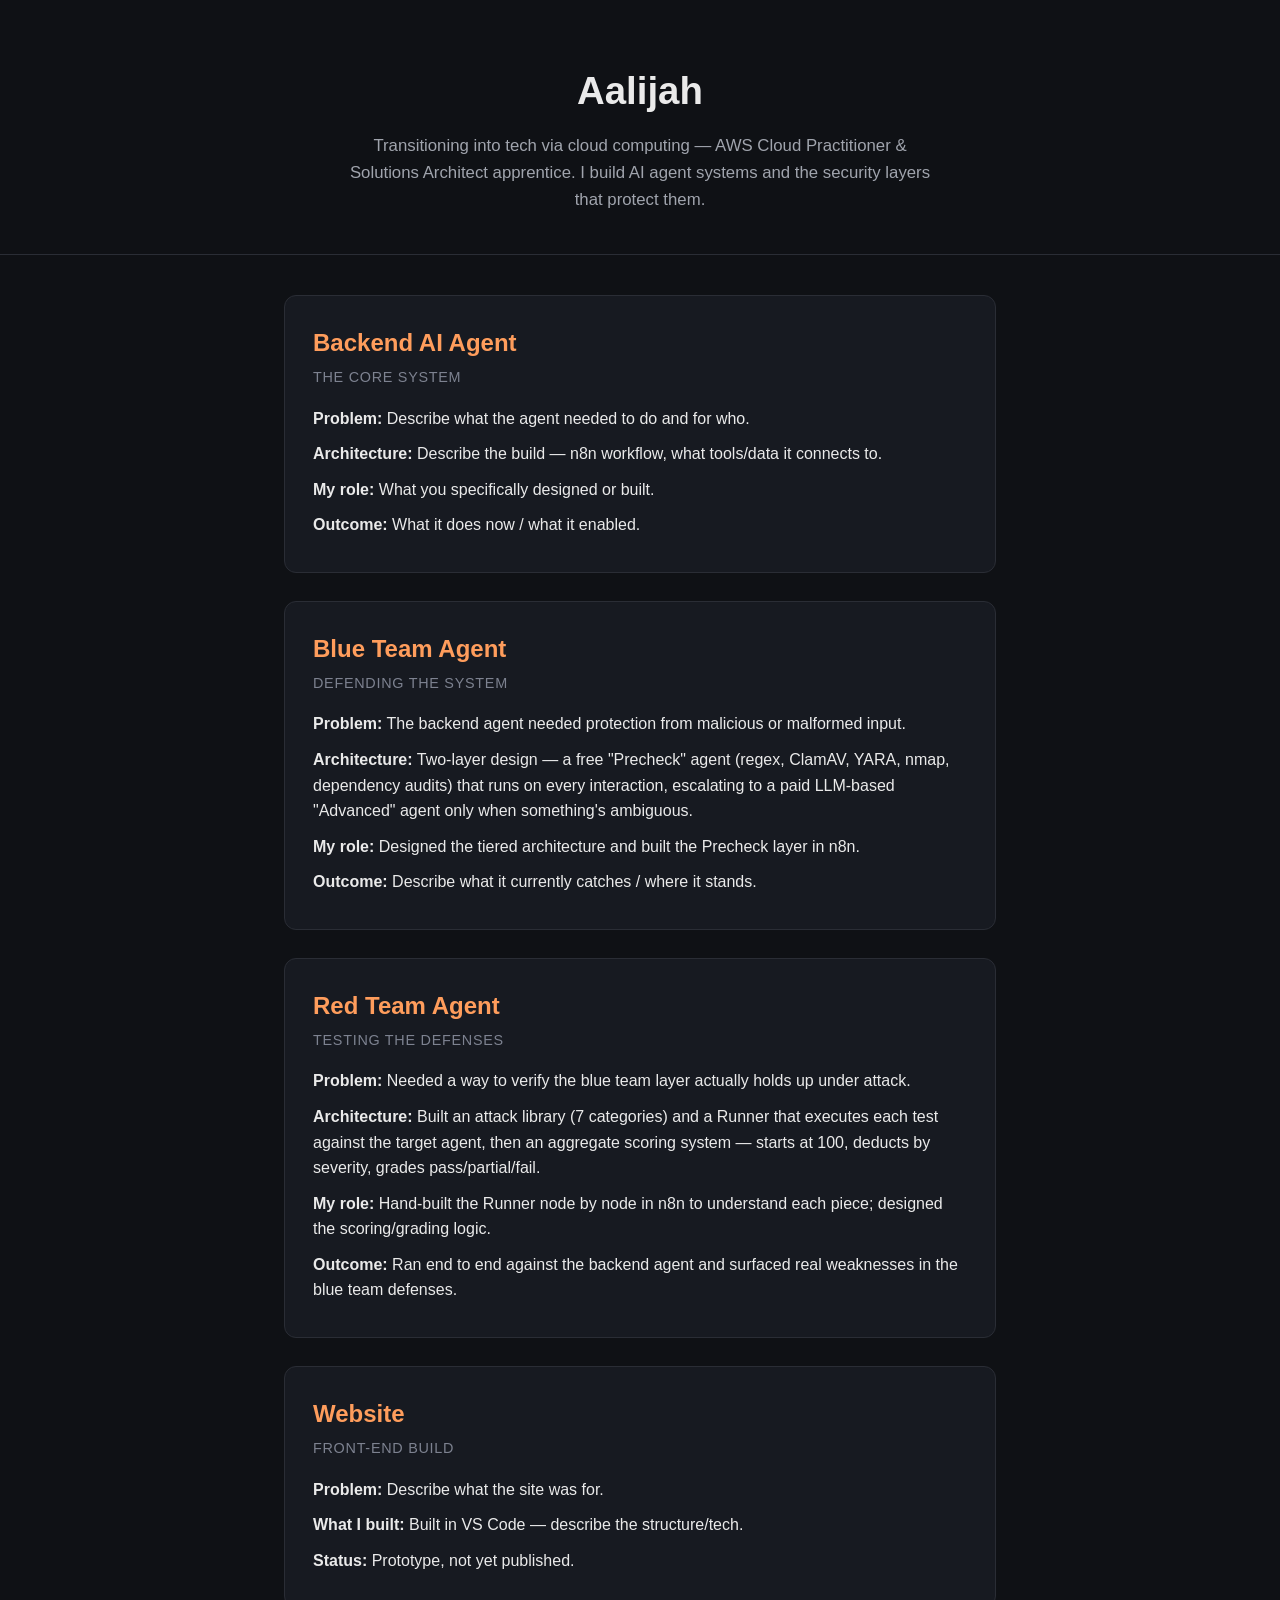
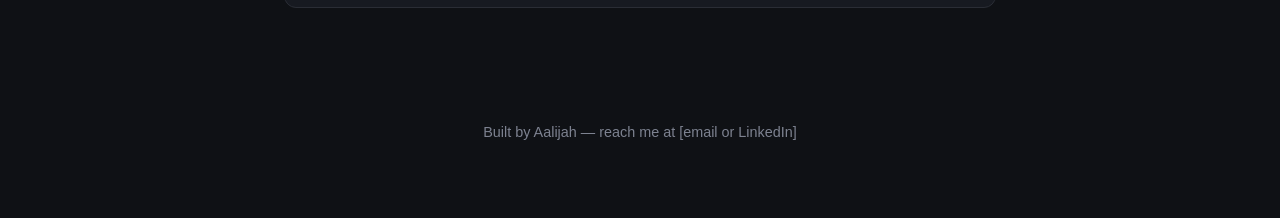
==== index.html @ 38c67e63 "Add files via upload add portfolio" ====
<!DOCTYPE html>
<html lang="en">
<head>
<meta charset="UTF-8">
<meta name="viewport" content="width=device-width, initial-scale=1.0">
<title>Aalijah's Portfolio</title>
<link rel="stylesheet" href="style.css">
</head>
<body>

  <header>
    <h1>Aalijah</h1>
    <p class="subtitle">Transitioning into tech via cloud computing — AWS Cloud Practitioner & Solutions Architect apprentice. I build AI agent systems and the security layers that protect them.</p>
  </header>

  <main>

    <section class="project">
      <h2>Backend AI Agent</h2>
      <p class="role">The core system</p>
      <p><strong>Problem:</strong> Describe what the agent needed to do and for who.</p>
      <p><strong>Architecture:</strong> Describe the build — n8n workflow, what tools/data it connects to.</p>
      <p><strong>My role:</strong> What you specifically designed or built.</p>
      <p><strong>Outcome:</strong> What it does now / what it enabled.</p>
      <!-- <img src="images/backend-diagram.png" alt="Backend agent architecture"> -->
    </section>

    <section class="project">
      <h2>Blue Team Agent</h2>
      <p class="role">Defending the system</p>
      <p><strong>Problem:</strong> The backend agent needed protection from malicious or malformed input.</p>
      <p><strong>Architecture:</strong> Two-layer design — a free "Precheck" agent (regex, ClamAV, YARA, nmap, dependency audits) that runs on every interaction, escalating to a paid LLM-based "Advanced" agent only when something's ambiguous.</p>
      <p><strong>My role:</strong> Designed the tiered architecture and built the Precheck layer in n8n.</p>
      <p><strong>Outcome:</strong> Describe what it currently catches / where it stands.</p>
      <!-- <img src="images/blueteam-diagram.png" alt="Blue team agent architecture"> -->
    </section>

    <section class="project">
      <h2>Red Team Agent</h2>
      <p class="role">Testing the defenses</p>
      <p><strong>Problem:</strong> Needed a way to verify the blue team layer actually holds up under attack.</p>
      <p><strong>Architecture:</strong> Built an attack library (7 categories) and a Runner that executes each test against the target agent, then an aggregate scoring system — starts at 100, deducts by severity, grades pass/partial/fail.</p>
      <p><strong>My role:</strong> Hand-built the Runner node by node in n8n to understand each piece; designed the scoring/grading logic.</p>
      <p><strong>Outcome:</strong> Ran end to end against the backend agent and surfaced real weaknesses in the blue team defenses.</p>
      <!-- <img src="images/redteam-diagram.png" alt="Red team agent architecture"> -->
    </section>

    <section class="project">
      <h2>Website</h2>
      <p class="role">Front-end build</p>
      <p><strong>Problem:</strong> Describe what the site was for.</p>
      <p><strong>What I built:</strong> Built in VS Code — describe the structure/tech.</p>
      <p><strong>Status:</strong> Prototype, not yet published.</p>
      <!-- <img src="images/website-screenshot.png" alt="Website screenshot"> -->
    </section>

  </main>

  <footer>
    <p>Built by Aalijah — reach me at [email or LinkedIn]</p>
  </footer>

</body>
</html>
---- style.css ----
* {
  box-sizing: border-box;
}

body {
  margin: 0;
  font-family: -apple-system, "Segoe UI", Helvetica, Arial, sans-serif;
  background: #0f1115;
  color: #eaeaea;
  line-height: 1.6;
}

header {
  padding: 60px 24px 40px;
  text-align: center;
  border-bottom: 1px solid #2a2d35;
}

header h1 {
  font-size: 2.4rem;
  margin: 0 0 12px;
}

.subtitle {
  max-width: 600px;
  margin: 0 auto;
  color: #a0a4ad;
  font-size: 1.05rem;
}

main {
  max-width: 760px;
  margin: 0 auto;
  padding: 40px 24px;
}

.project {
  background: #171a21;
  border: 1px solid #2a2d35;
  border-radius: 12px;
  padding: 28px 28px 24px;
  margin-bottom: 28px;
}

.project h2 {
  margin: 0 0 4px;
  color: #ff9d5c;
}

.project .role {
  margin: 0 0 16px;
  color: #7d8290;
  font-size: 0.9rem;
  text-transform: uppercase;
  letter-spacing: 0.05em;
}

.project p {
  margin: 0 0 10px;
}

.project img {
  max-width: 100%;
  border-radius: 8px;
  margin-top: 12px;
}

footer {
  text-align: center;
  padding: 30px 24px 60px;
  color: #7d8290;
  font-size: 0.9rem;
}
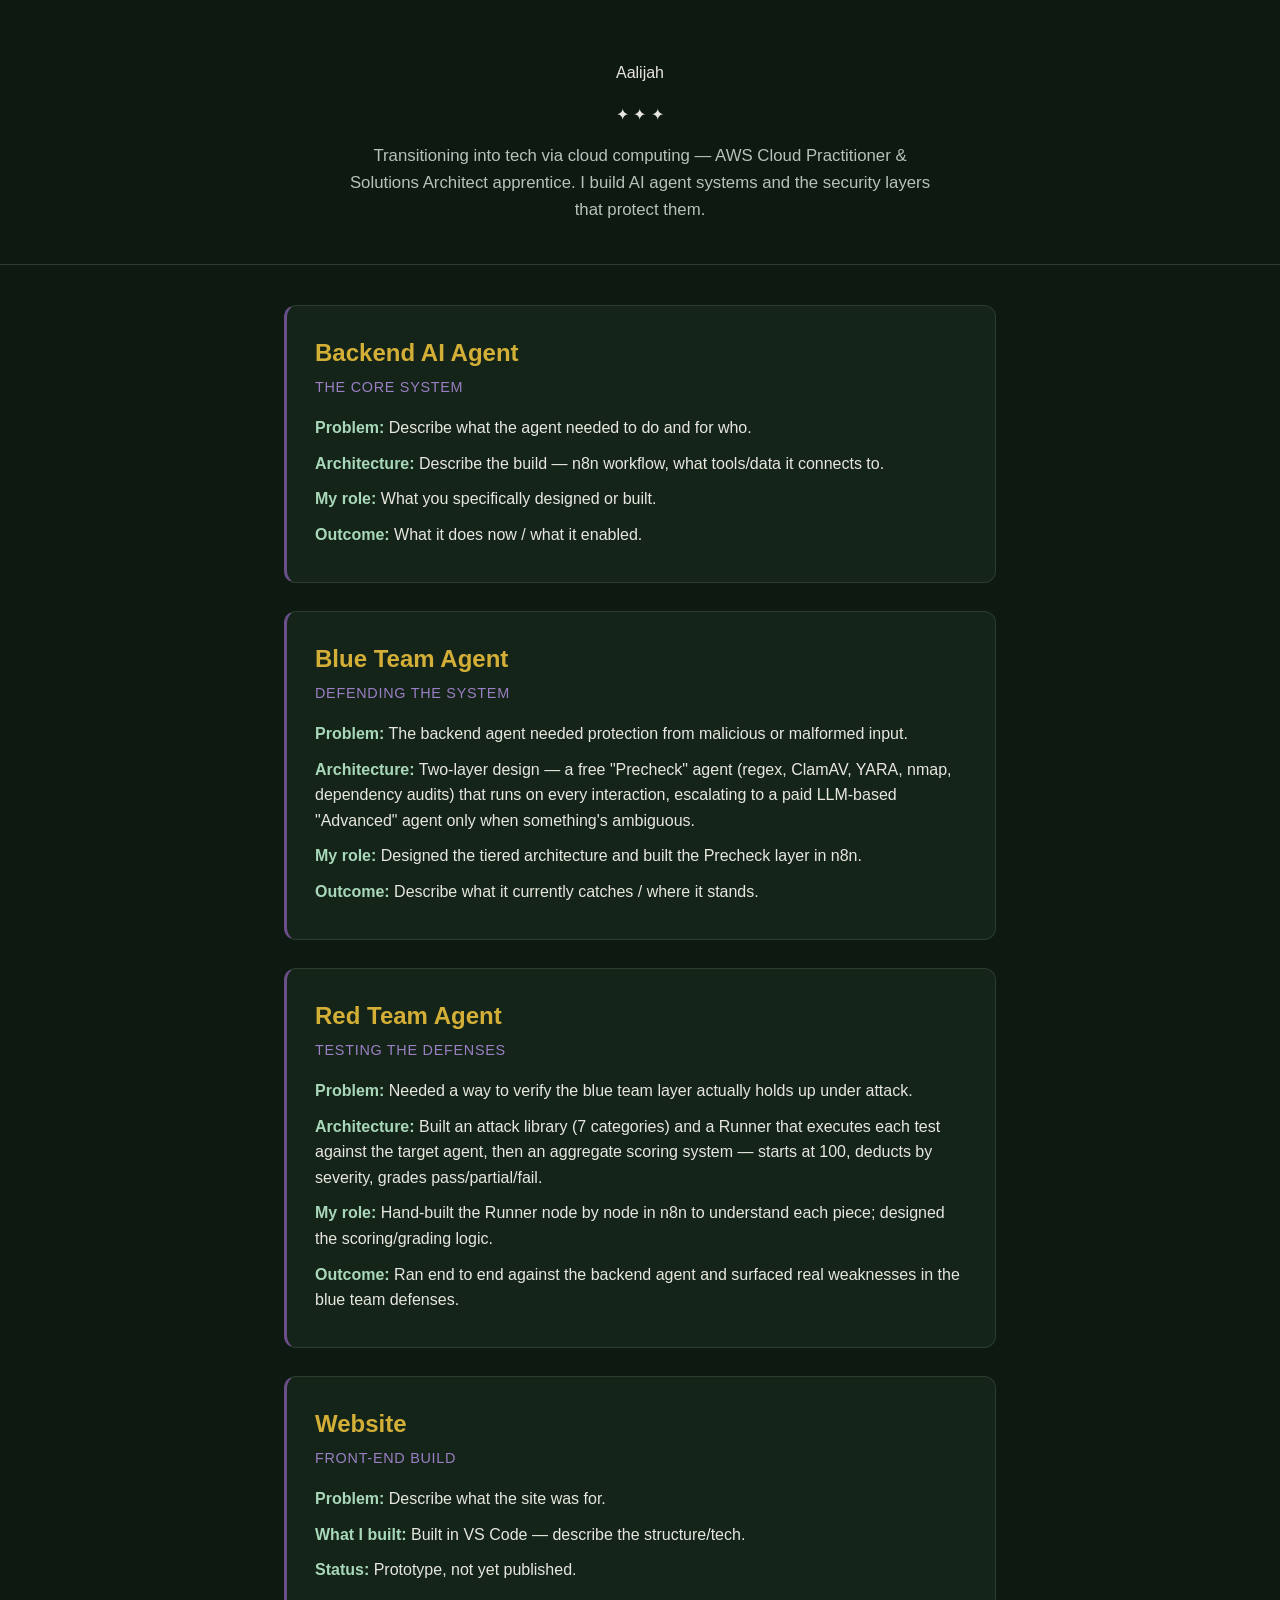
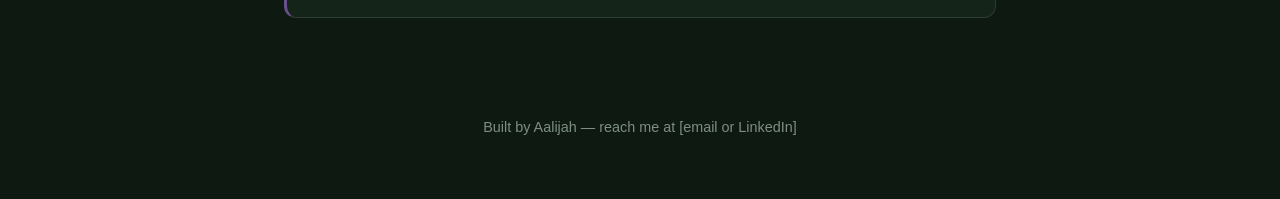
==== commit c7c138b9: "Replace h1 with span and add flourish paragraph" ====
--- a/index.html
+++ b/index.html
@@ -9,7 +9,8 @@
 <body>
 
   <header>
-    <h1>Aalijah</h1>
+    <span class="name-statement">Aalijah</span>
+    <p class="flourish">✦ ✦ ✦</p>
     <p class="subtitle">Transitioning into tech via cloud computing — AWS Cloud Practitioner & Solutions Architect apprentice. I build AI agent systems and the security layers that protect them.</p>
   </header>
 
--- a/style.css
+++ b/style.css
@@ -5,26 +5,28 @@
 body {
   margin: 0;
   font-family: -apple-system, "Segoe UI", Helvetica, Arial, sans-serif;
-  background: #0f1115;
-  color: #eaeaea;
+  background: #0e1912;
+  color: #e8e6e0;
   line-height: 1.6;
 }
 
 header {
   padding: 60px 24px 40px;
   text-align: center;
-  border-bottom: 1px solid #2a2d35;
+  border-bottom: 1px solid #2c3c2f;
 }
 
 header h1 {
   font-size: 2.4rem;
   margin: 0 0 12px;
+  color: #d4af37;
+  letter-spacing: 0.02em;
 }
 
 .subtitle {
   max-width: 600px;
   margin: 0 auto;
-  color: #a0a4ad;
+  color: #b8c2ba;
   font-size: 1.05rem;
 }
 
@@ -35,21 +37,27 @@
 }
 
 .project {
-  background: #171a21;
-  border: 1px solid #2a2d35;
+  background: #142418;
+  border: 1px solid #2c3c2f;
+  border-left: 3px solid #6b4f8a;
   border-radius: 12px;
   padding: 28px 28px 24px;
   margin-bottom: 28px;
+  transition: border-left-color 0.2s ease;
+}
+
+.project:hover {
+  border-left-color: #d4af37;
 }
 
 .project h2 {
   margin: 0 0 4px;
-  color: #ff9d5c;
+  color: #d4af37;
 }
 
 .project .role {
   margin: 0 0 16px;
-  color: #7d8290;
+  color: #9b7fc4;
   font-size: 0.9rem;
   text-transform: uppercase;
   letter-spacing: 0.05em;
@@ -57,6 +65,11 @@
 
 .project p {
   margin: 0 0 10px;
+  color: #e8e6e0;
+}
+
+.project strong {
+  color: #a8d8b9;
 }
 
 .project img {
@@ -68,6 +81,10 @@
 footer {
   text-align: center;
   padding: 30px 24px 60px;
-  color: #7d8290;
+  color: #7d8f81;
   font-size: 0.9rem;
 }
+
+footer p {
+  margin: 0;
+}
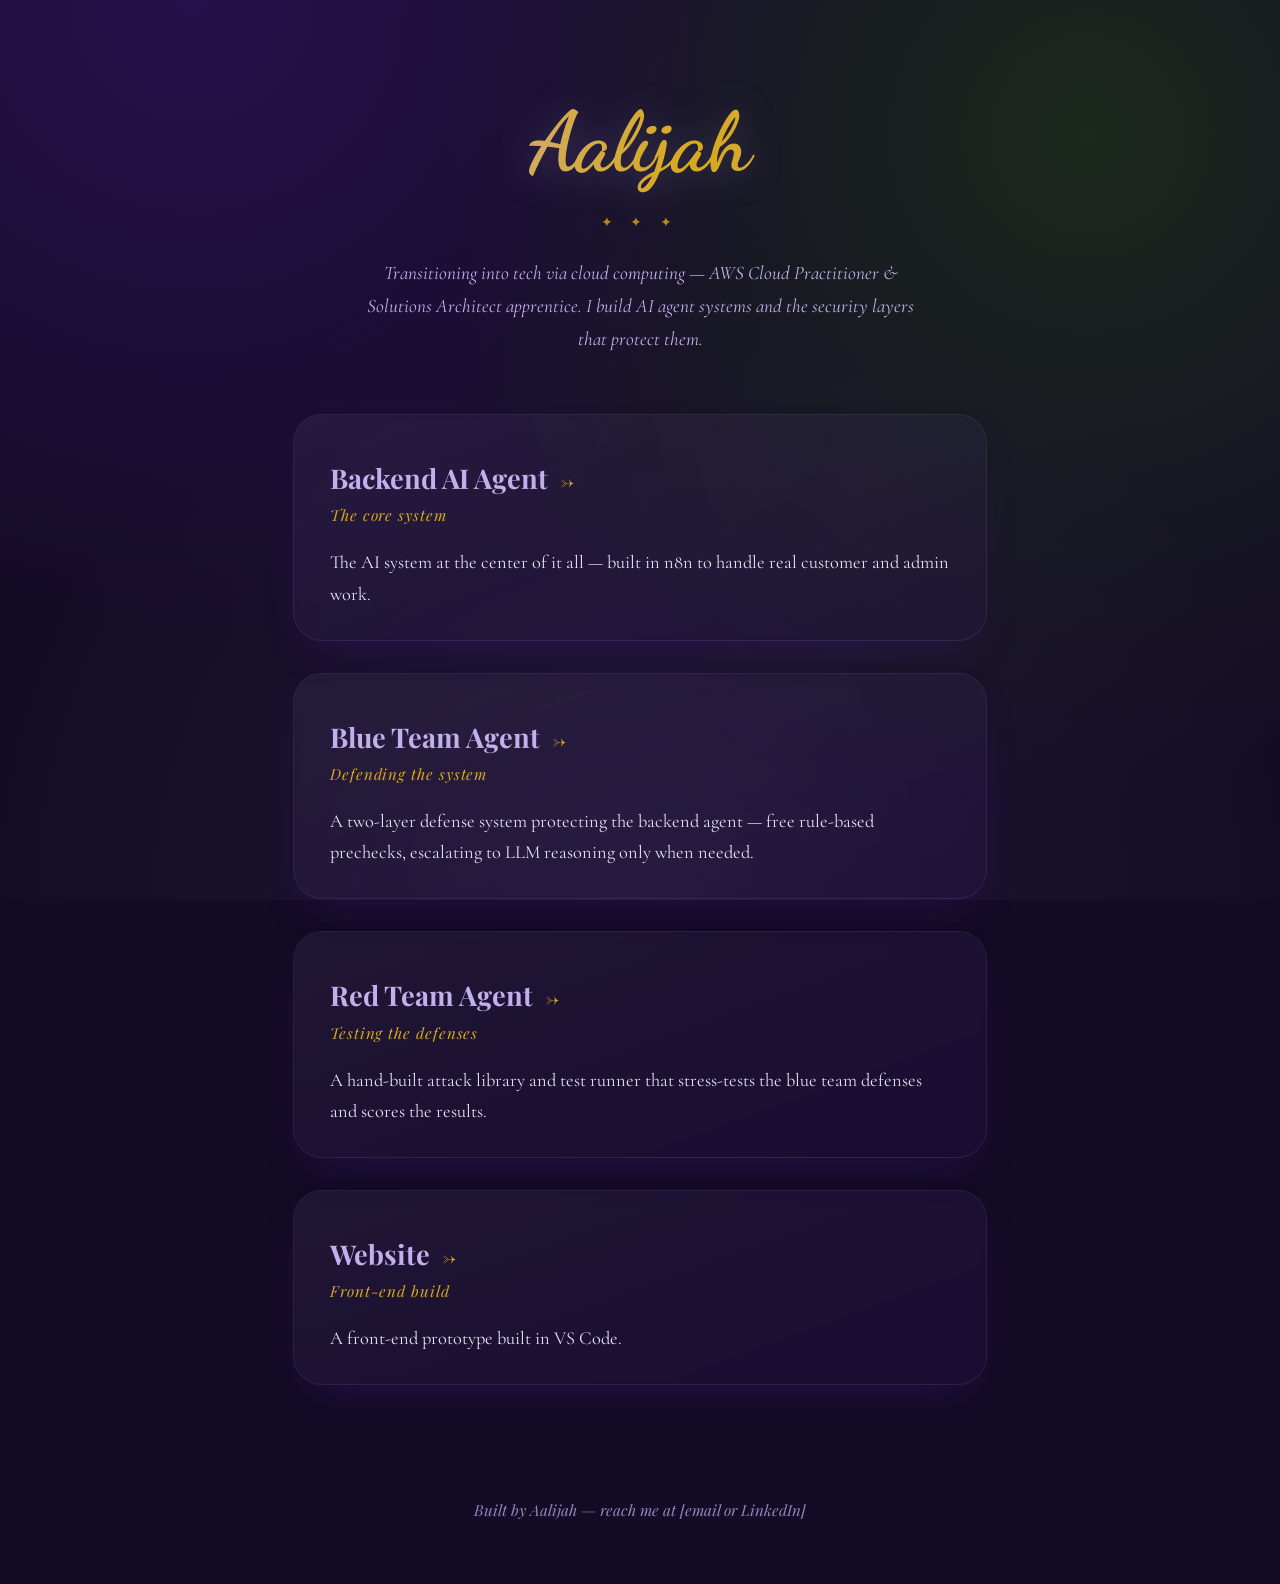
==== commit 7d751af6: "add multi-page case studies" ====
--- a/index.html
+++ b/index.html
@@ -16,44 +16,29 @@
 
   <main>
 
-    <section class="project">
-      <h2>Backend AI Agent</h2>
+    <a class="project" href="backend-agent.html">
+      <h2>Backend AI Agent <span class="arrow">→</span></h2>
       <p class="role">The core system</p>
-      <p><strong>Problem:</strong> Describe what the agent needed to do and for who.</p>
-      <p><strong>Architecture:</strong> Describe the build — n8n workflow, what tools/data it connects to.</p>
-      <p><strong>My role:</strong> What you specifically designed or built.</p>
-      <p><strong>Outcome:</strong> What it does now / what it enabled.</p>
-      <!-- <img src="images/backend-diagram.png" alt="Backend agent architecture"> -->
-    </section>
+      <p class="preview">The AI system at the center of it all — built in n8n to handle real customer and admin work.</p>
+    </a>
 
-    <section class="project">
-      <h2>Blue Team Agent</h2>
+    <a class="project" href="blue-team-agent.html">
+      <h2>Blue Team Agent <span class="arrow">→</span></h2>
       <p class="role">Defending the system</p>
-      <p><strong>Problem:</strong> The backend agent needed protection from malicious or malformed input.</p>
-      <p><strong>Architecture:</strong> Two-layer design — a free "Precheck" agent (regex, ClamAV, YARA, nmap, dependency audits) that runs on every interaction, escalating to a paid LLM-based "Advanced" agent only when something's ambiguous.</p>
-      <p><strong>My role:</strong> Designed the tiered architecture and built the Precheck layer in n8n.</p>
-      <p><strong>Outcome:</strong> Describe what it currently catches / where it stands.</p>
-      <!-- <img src="images/blueteam-diagram.png" alt="Blue team agent architecture"> -->
-    </section>
+      <p class="preview">A two-layer defense system protecting the backend agent — free rule-based prechecks, escalating to LLM reasoning only when needed.</p>
+    </a>
 
-    <section class="project">
-      <h2>Red Team Agent</h2>
+    <a class="project" href="red-team-agent.html">
+      <h2>Red Team Agent <span class="arrow">→</span></h2>
       <p class="role">Testing the defenses</p>
-      <p><strong>Problem:</strong> Needed a way to verify the blue team layer actually holds up under attack.</p>
-      <p><strong>Architecture:</strong> Built an attack library (7 categories) and a Runner that executes each test against the target agent, then an aggregate scoring system — starts at 100, deducts by severity, grades pass/partial/fail.</p>
-      <p><strong>My role:</strong> Hand-built the Runner node by node in n8n to understand each piece; designed the scoring/grading logic.</p>
-      <p><strong>Outcome:</strong> Ran end to end against the backend agent and surfaced real weaknesses in the blue team defenses.</p>
-      <!-- <img src="images/redteam-diagram.png" alt="Red team agent architecture"> -->
-    </section>
+      <p class="preview">A hand-built attack library and test runner that stress-tests the blue team defenses and scores the results.</p>
+    </a>
 
-    <section class="project">
-      <h2>Website</h2>
+    <a class="project" href="website.html">
+      <h2>Website <span class="arrow">→</span></h2>
       <p class="role">Front-end build</p>
-      <p><strong>Problem:</strong> Describe what the site was for.</p>
-      <p><strong>What I built:</strong> Built in VS Code — describe the structure/tech.</p>
-      <p><strong>Status:</strong> Prototype, not yet published.</p>
-      <!-- <img src="images/website-screenshot.png" alt="Website screenshot"> -->
-    </section>
+      <p class="preview">A front-end prototype built in VS Code.</p>
+    </a>
 
   </main>
 
--- a/style.css
+++ b/style.css
@@ -1,90 +1,229 @@
+@import url('https://fonts.googleapis.com/css2?family=Dancing+Script:wght@700&family=Playfair+Display:ital,wght@0,600;0,700;1,500&family=Cormorant+Garamond:ital,wght@0,400;0,500;1,400&display=swap');
+
+:root {
+  --forest: #234514;
+  --lavender: #c0b0eb;
+  --royal: #34166a;
+  --gold: #d8a91b;
+}
+
 * {
   box-sizing: border-box;
 }
 
 body {
   margin: 0;
-  font-family: -apple-system, "Segoe UI", Helvetica, Arial, sans-serif;
-  background: #0e1912;
-  color: #e8e6e0;
-  line-height: 1.6;
+  font-family: 'Cormorant Garamond', serif;
+  font-size: 1.15rem;
+  color: #ece8f5;
+  line-height: 1.7;
+  background:
+    radial-gradient(circle at 15% 0%, rgba(52, 22, 106, 0.55), transparent 45%),
+    radial-gradient(circle at 85% 15%, rgba(35, 69, 20, 0.5), transparent 50%),
+    radial-gradient(circle at 50% 100%, rgba(192, 176, 235, 0.08), transparent 60%),
+    #140b26;
+  background-attachment: fixed;
 }
 
 header {
-  padding: 60px 24px 40px;
+  padding: 80px 24px 30px;
   text-align: center;
-  border-bottom: 1px solid #2c3c2f;
-}
-
-header h1 {
-  font-size: 2.4rem;
+}
+
+.name-statement {
+  display: block;
+  font-family: 'Dancing Script', cursive;
+  font-weight: 700;
+  font-size: 5.2rem;
+  line-height: 1.3;
+  padding: 0.1em 0;
+  margin: 0 0 6px;
+  background: linear-gradient(100deg, var(--lavender) 10%, var(--gold) 55%, var(--lavender) 90%);
+  -webkit-background-clip: text;
+  background-clip: text;
+  -webkit-text-fill-color: transparent;
+  filter: drop-shadow(0 2px 18px rgba(192, 176, 235, 0.25));
+}
+
+.flourish {
+  color: var(--gold);
+  letter-spacing: 0.5em;
+  font-size: 0.9rem;
+  opacity: 0.8;
+  margin: 4px 0 22px;
+}
+
+.subtitle {
+  max-width: 560px;
+  margin: 0 auto;
+  color: var(--lavender);
+  font-style: italic;
+  font-size: 1.2rem;
+  font-weight: 400;
+}
+
+main {
+  max-width: 740px;
+  margin: 0 auto;
+  padding: 30px 24px 60px;
+}
+
+.project {
+  position: relative;
+  display: block;
+  text-decoration: none;
+  background: linear-gradient(160deg, rgba(192, 176, 235, 0.07), rgba(52, 22, 106, 0.18));
+  border-radius: 28px;
+  padding: 34px 36px 30px;
+  margin-bottom: 34px;
+  box-shadow:
+    0 0 0 1px rgba(192, 176, 235, 0.12),
+    0 18px 40px -20px rgba(52, 22, 106, 0.65);
+  backdrop-filter: blur(2px);
+  transition: transform 0.2s ease, box-shadow 0.2s ease;
+}
+
+a.project:hover {
+  transform: translateY(-3px);
+  box-shadow:
+    0 0 0 1px rgba(216, 169, 27, 0.35),
+    0 22px 44px -18px rgba(52, 22, 106, 0.75);
+}
+
+.project .arrow {
+  display: inline-block;
+  color: var(--gold);
+  font-size: 1.3rem;
+  margin-left: 6px;
+  transition: transform 0.2s ease;
+}
+
+a.project:hover .arrow {
+  transform: translateX(4px);
+}
+
+.project .preview {
+  margin: 0;
+  color: #e6e1f2;
+}
+
+.project h2 {
+  font-family: 'Playfair Display', serif;
+  font-weight: 700;
+  font-size: 1.7rem;
+  margin: 6px 0 2px;
+  color: var(--lavender);
+}
+
+.project .role {
+  margin: 0 0 18px;
+  color: var(--gold);
+  font-family: 'Playfair Display', serif;
+  font-style: italic;
+  font-size: 0.95rem;
+  letter-spacing: 0.06em;
+}
+
+.project p {
   margin: 0 0 12px;
-  color: #d4af37;
-  letter-spacing: 0.02em;
-}
-
-.subtitle {
-  max-width: 600px;
-  margin: 0 auto;
-  color: #b8c2ba;
-  font-size: 1.05rem;
-}
-
-main {
-  max-width: 760px;
-  margin: 0 auto;
-  padding: 40px 24px;
-}
-
-.project {
-  background: #142418;
-  border: 1px solid #2c3c2f;
-  border-left: 3px solid #6b4f8a;
-  border-radius: 12px;
-  padding: 28px 28px 24px;
-  margin-bottom: 28px;
-  transition: border-left-color 0.2s ease;
-}
-
-.project:hover {
-  border-left-color: #d4af37;
-}
-
-.project h2 {
-  margin: 0 0 4px;
-  color: #d4af37;
-}
-
-.project .role {
-  margin: 0 0 16px;
-  color: #9b7fc4;
-  font-size: 0.9rem;
-  text-transform: uppercase;
-  letter-spacing: 0.05em;
-}
-
-.project p {
-  margin: 0 0 10px;
-  color: #e8e6e0;
+  color: #e6e1f2;
 }
 
 .project strong {
-  color: #a8d8b9;
+  color: var(--gold);
+  font-weight: 600;
 }
 
 .project img {
   max-width: 100%;
-  border-radius: 8px;
-  margin-top: 12px;
+  border-radius: 16px;
+  margin-top: 14px;
 }
 
 footer {
   text-align: center;
-  padding: 30px 24px 60px;
-  color: #7d8f81;
-  font-size: 0.9rem;
+  padding: 20px 24px 60px;
+  color: var(--lavender);
+  font-family: 'Playfair Display', serif;
+  font-style: italic;
+  font-size: 0.95rem;
+  opacity: 0.75;
 }
 
 footer p {
   margin: 0;
 }
+
+.back-link {
+  display: inline-block;
+  color: var(--gold);
+  text-decoration: none;
+  font-family: 'Playfair Display', serif;
+  font-style: italic;
+  font-size: 0.95rem;
+  margin: 40px 0 10px 24px;
+  transition: transform 0.2s ease;
+}
+
+.back-link:hover {
+  transform: translateX(-4px);
+}
+
+.case-page main {
+  padding-top: 10px;
+}
+
+.case-page h1 {
+  font-family: 'Playfair Display', serif;
+  font-weight: 700;
+  color: var(--lavender);
+  font-size: 2.2rem;
+  margin: 8px 0 2px;
+}
+
+.case-page .role {
+  color: var(--gold);
+  font-family: 'Playfair Display', serif;
+  font-style: italic;
+  font-size: 1rem;
+  letter-spacing: 0.06em;
+  margin: 0 0 30px;
+}
+
+.case-section {
+  background: linear-gradient(160deg, rgba(192, 176, 235, 0.07), rgba(52, 22, 106, 0.18));
+  border-radius: 28px;
+  padding: 30px 34px;
+  margin-bottom: 26px;
+  box-shadow:
+    0 0 0 1px rgba(192, 176, 235, 0.12),
+    0 18px 40px -20px rgba(52, 22, 106, 0.65);
+}
+
+.case-section h3 {
+  font-family: 'Playfair Display', serif;
+  color: var(--gold);
+  font-size: 1.1rem;
+  margin: 0 0 10px;
+  letter-spacing: 0.04em;
+}
+
+.case-section p {
+  margin: 0;
+}
+
+.case-section img {
+  max-width: 100%;
+  border-radius: 16px;
+  margin-top: 6px;
+  box-shadow: 0 12px 30px -14px rgba(0,0,0,0.6);
+}
+
+@media (max-width: 480px) {
+  .name-statement {
+    font-size: 3.4rem;
+  }
+  .project, .case-section {
+    padding: 26px 22px 22px;
+  }
+}
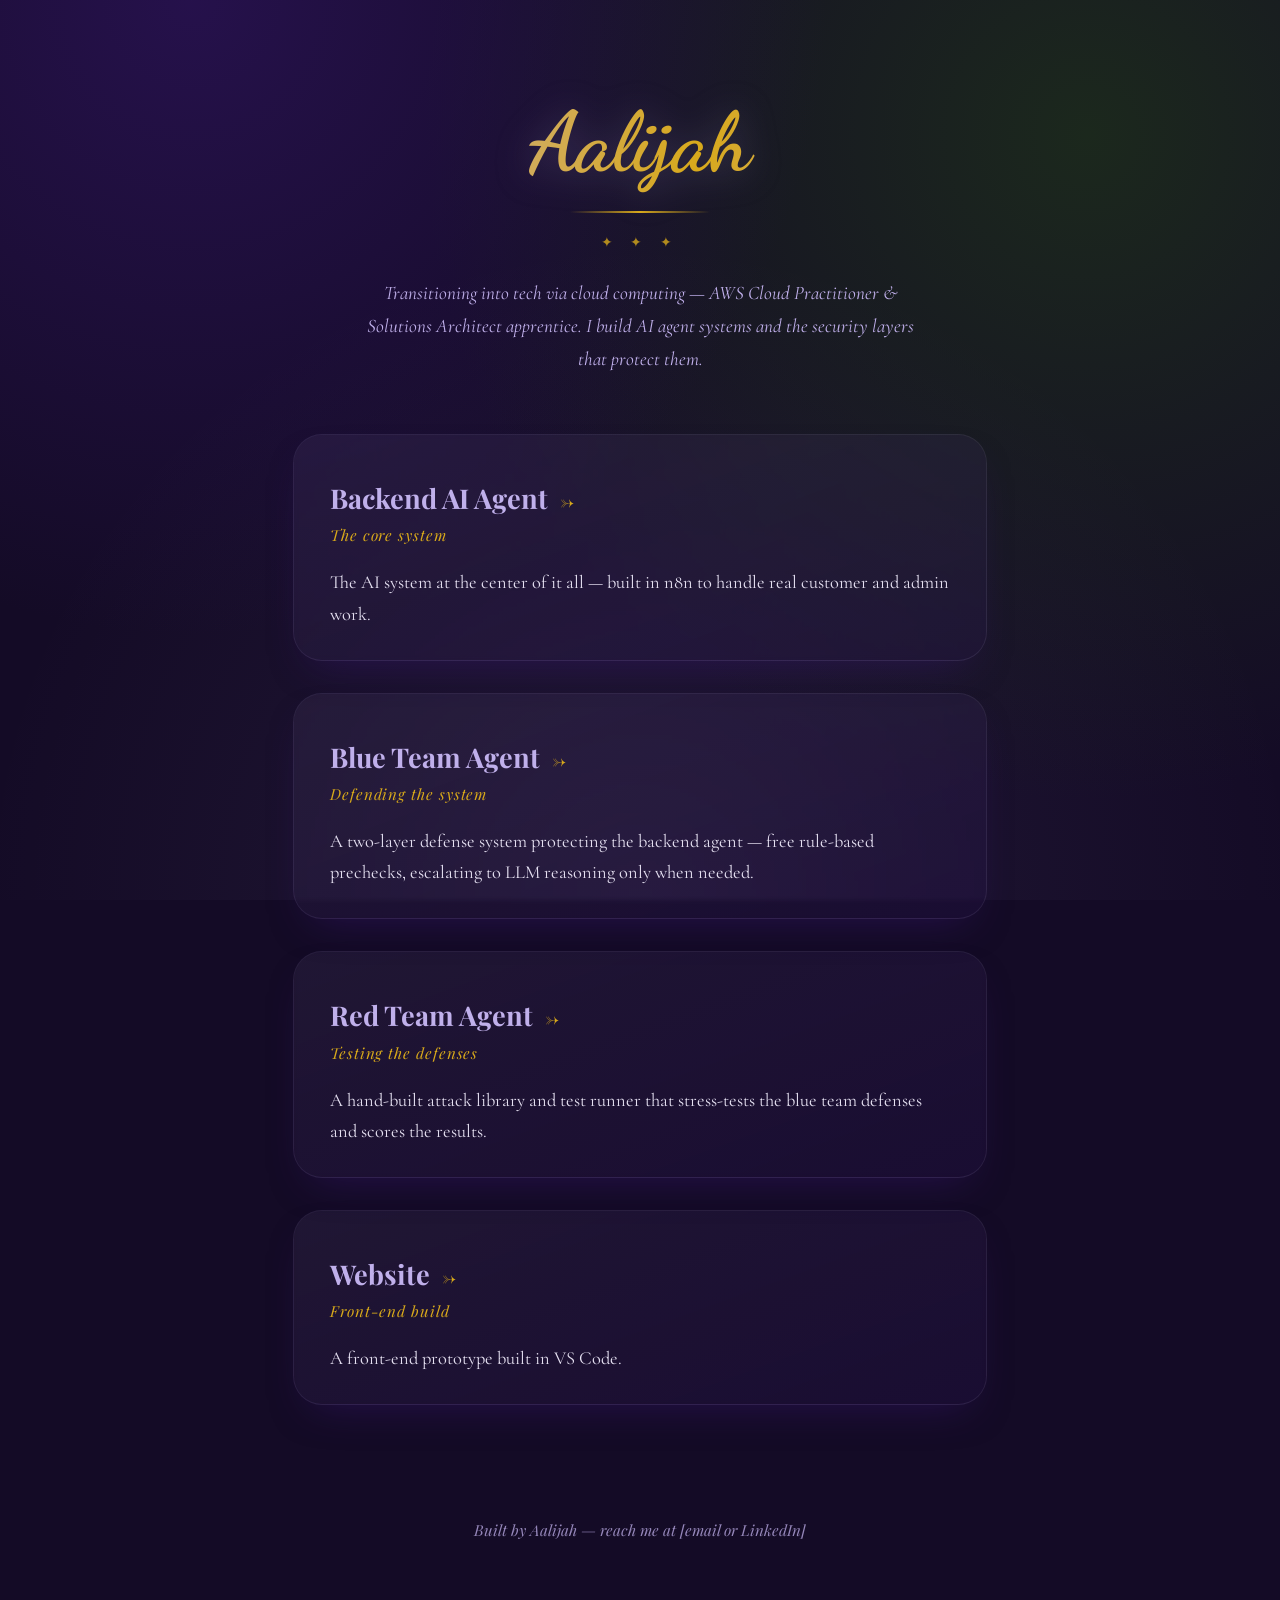
==== commit 350363be: "add sparkle cursor, twinkling flourish, and gold scrollbar styling" ====
--- a/index.html
+++ b/index.html
@@ -10,6 +10,7 @@
 
   <header>
     <span class="name-statement">Aalijah</span>
+    <div class="name-underline"></div>
     <p class="flourish">✦ ✦ ✦</p>
     <p class="subtitle">Transitioning into tech via cloud computing — AWS Cloud Practitioner & Solutions Architect apprentice. I build AI agent systems and the security layers that protect them.</p>
   </header>
--- a/style.css
+++ b/style.css
@@ -51,6 +51,12 @@
   font-size: 0.9rem;
   opacity: 0.8;
   margin: 4px 0 22px;
+  animation: twinkle 2.5s ease-in-out infinite;
+}
+
+@keyframes twinkle {
+  0%, 100% { opacity: 0.5; }
+  50% { opacity: 1; }
 }
 
 .subtitle {
@@ -227,3 +233,58 @@
     padding: 26px 22px 22px;
   }
 }
+
+.case-section figure {
+  margin: 0 0 24px;
+}
+
+.case-section figure:last-child {
+  margin-bottom: 0;
+}
+
+.case-section figcaption {
+  margin-top: 8px;
+  font-family: 'Playfair Display', serif;
+  font-style: italic;
+  color: var(--gold);
+  font-size: 0.9rem;
+  text-align: center;
+}
+
+.name-underline {
+  width: 140px;
+  height: 2px;
+  margin: 0 auto 18px;
+  background: linear-gradient(90deg, transparent, var(--gold), transparent);
+}
+
+body {
+  cursor: url("data:image/svg+xml,%3Csvg xmlns='http://www.w3.org/2000/svg' width='32' height='32' viewBox='0 0 32 32'%3E%3Cdefs%3E%3ClinearGradient id='starGrad' x1='0' y1='0' x2='1' y2='1'%3E%3Cstop offset='0%25' stop-color='rgb(255,224,140)'/%3E%3Cstop offset='100%25' stop-color='rgb(216,169,27)'/%3E%3C/linearGradient%3E%3C/defs%3E%3Cpath d='M16 2 L19.4 12.1 L30 12.4 L21.5 18.9 L24.5 29 L16 22.9 L7.5 29 L10.5 18.9 L2 12.4 L12.6 12.1 Z' fill='url(%23starGrad)' stroke='rgb(140,100,10)' stroke-width='0.8' stroke-linejoin='round'/%3E%3Cellipse cx='12.5' cy='9.5' rx='2.3' ry='1.3' fill='rgba(255,255,255,0.55)' transform='rotate(-25 12.5 9.5)'/%3E%3C/svg%3E") 16 16, auto;
+}
+
+::-webkit-scrollbar {
+  width: 10px;
+}
+
+::-webkit-scrollbar-track {
+  background: #140b26;
+}
+
+::-webkit-scrollbar-thumb {
+  background: linear-gradient(180deg, var(--lavender), var(--gold));
+  border-radius: 10px;
+  border: 2px solid #140b26;
+}
+
+::-webkit-scrollbar-thumb:hover {
+  background: linear-gradient(180deg, var(--gold), var(--lavender));
+  box-shadow: 0 0 6px rgba(216, 169, 27, 0.6);
+}
+
+* {
+  scrollbar-color: var(--gold) #140b26;
+}
+
+a:hover, .project:hover {
+  cursor: url("data:image/svg+xml,%3Csvg xmlns='http://www.w3.org/2000/svg' width='32' height='32' viewBox='0 0 32 32'%3E%3Cdefs%3E%3ClinearGradient id='sparkGrad' x1='0' y1='0' x2='1' y2='1'%3E%3Cstop offset='0%25' stop-color='rgb(224,208,255)'/%3E%3Cstop offset='100%25' stop-color='rgb(216,169,27)'/%3E%3C/linearGradient%3E%3C/defs%3E%3Cpath d='M14 2 C14.6 8 16.6 10 22 10.6 C16.6 11.2 14.6 13.2 14 19.2 C13.4 13.2 11.4 11.2 6 10.6 C11.4 10 13.4 8 14 2 Z' fill='url(%23sparkGrad)'/%3E%3Cpath d='M23 16 C23.3 19 24.3 20 27 20.3 C24.3 20.6 23.3 21.6 23 24.6 C22.7 21.6 21.7 20.6 19 20.3 C21.7 20 22.7 19 23 16 Z' fill='rgb(255,255,255)' opacity='0.85'/%3E%3C/svg%3E") 16 16, pointer;
+}
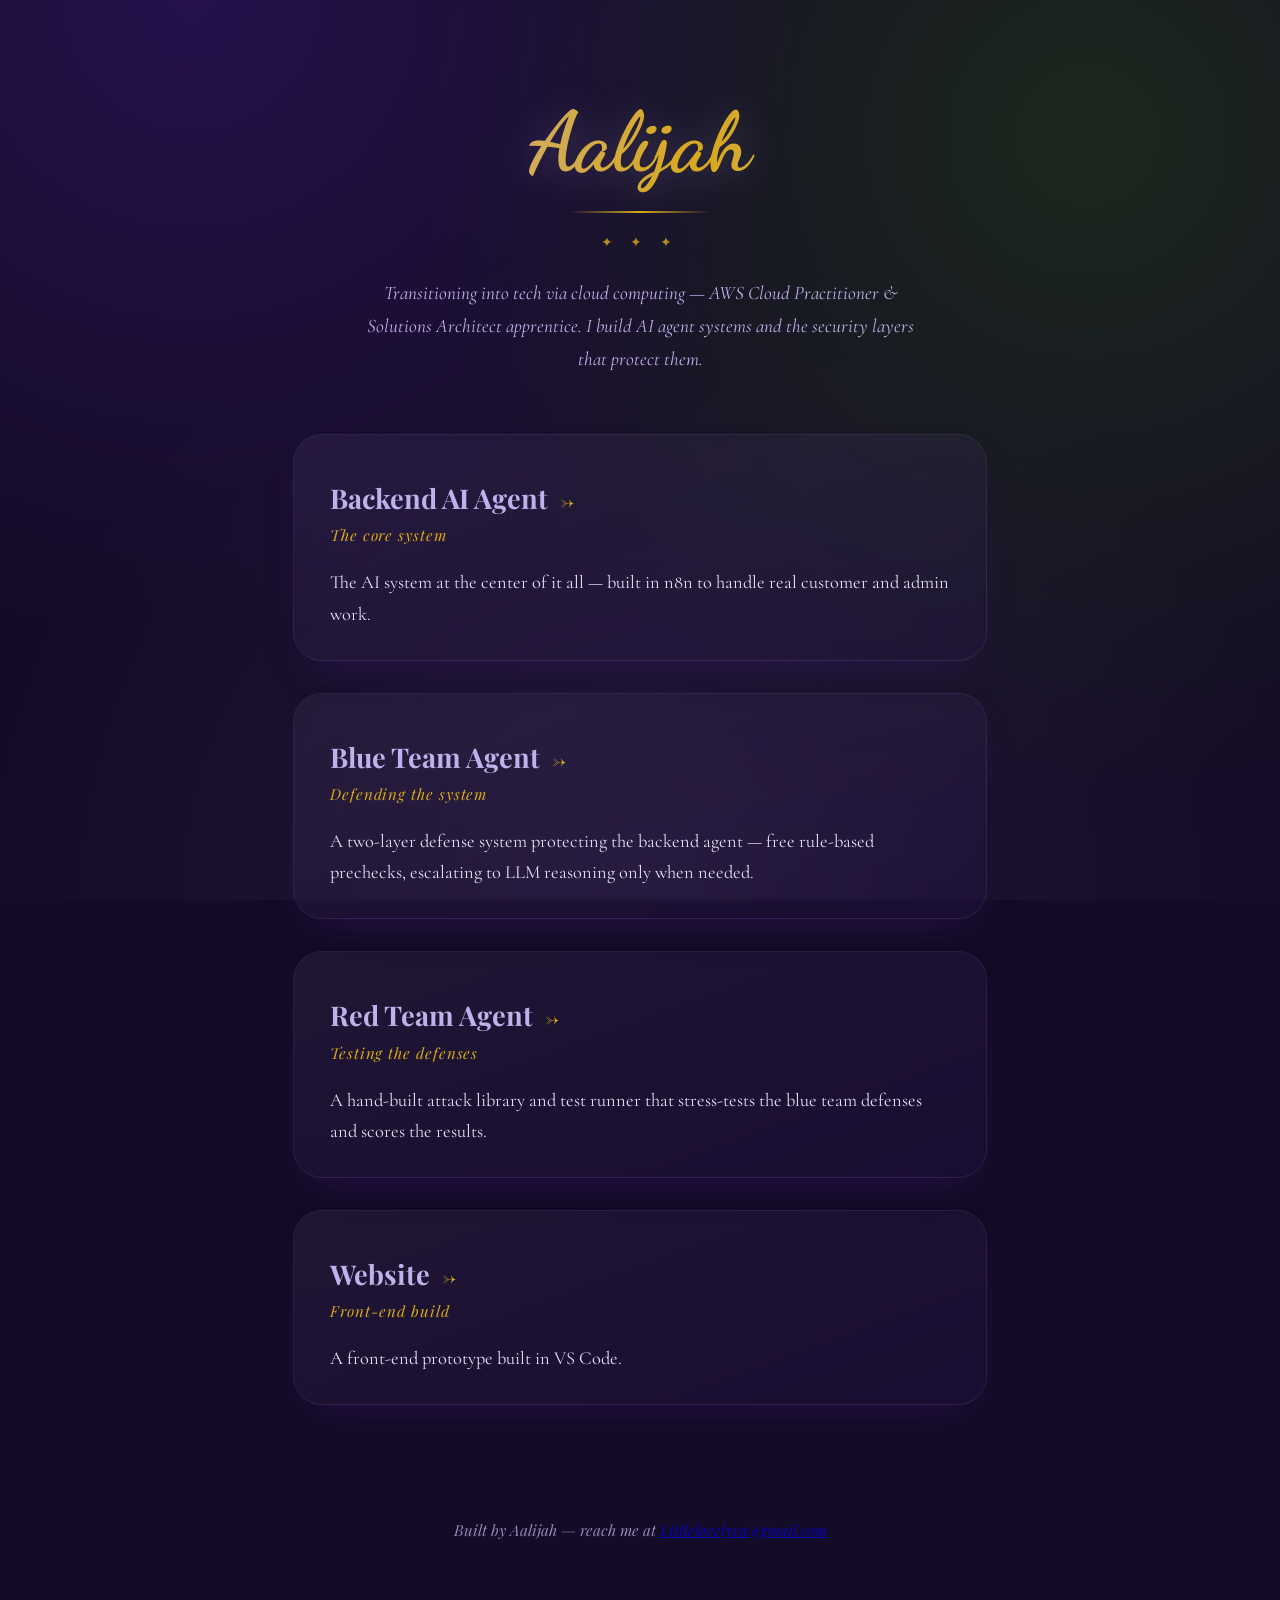
==== commit 6c3e6dac: "add contact email to footer" ====
--- a/index.html
+++ b/index.html
@@ -44,7 +44,7 @@
   </main>
 
   <footer>
-    <p>Built by Aalijah — reach me at [email or LinkedIn]</p>
+    <p>Built by Aalijah — reach me at <a href="mailto:Littlelovelyva@gmail.com">Littlelovelyva@gmail.com</a></p>
   </footer>
 
 </body>
--- a/style.css
+++ b/style.css
@@ -271,18 +271,18 @@
 }
 
 ::-webkit-scrollbar-thumb {
-  background: linear-gradient(180deg, var(--lavender), var(--gold));
+  background: linear-gradient(180deg, var(--lavender), var(--royal));
   border-radius: 10px;
   border: 2px solid #140b26;
 }
 
 ::-webkit-scrollbar-thumb:hover {
-  background: linear-gradient(180deg, var(--gold), var(--lavender));
-  box-shadow: 0 0 6px rgba(216, 169, 27, 0.6);
+  background: linear-gradient(180deg, var(--royal), var(--lavender));
+  box-shadow: 0 0 6px rgba(192, 176, 235, 0.6);
 }
 
 * {
-  scrollbar-color: var(--gold) #140b26;
+  scrollbar-color: var(--lavender) #140b26;
 }
 
 a:hover, .project:hover {
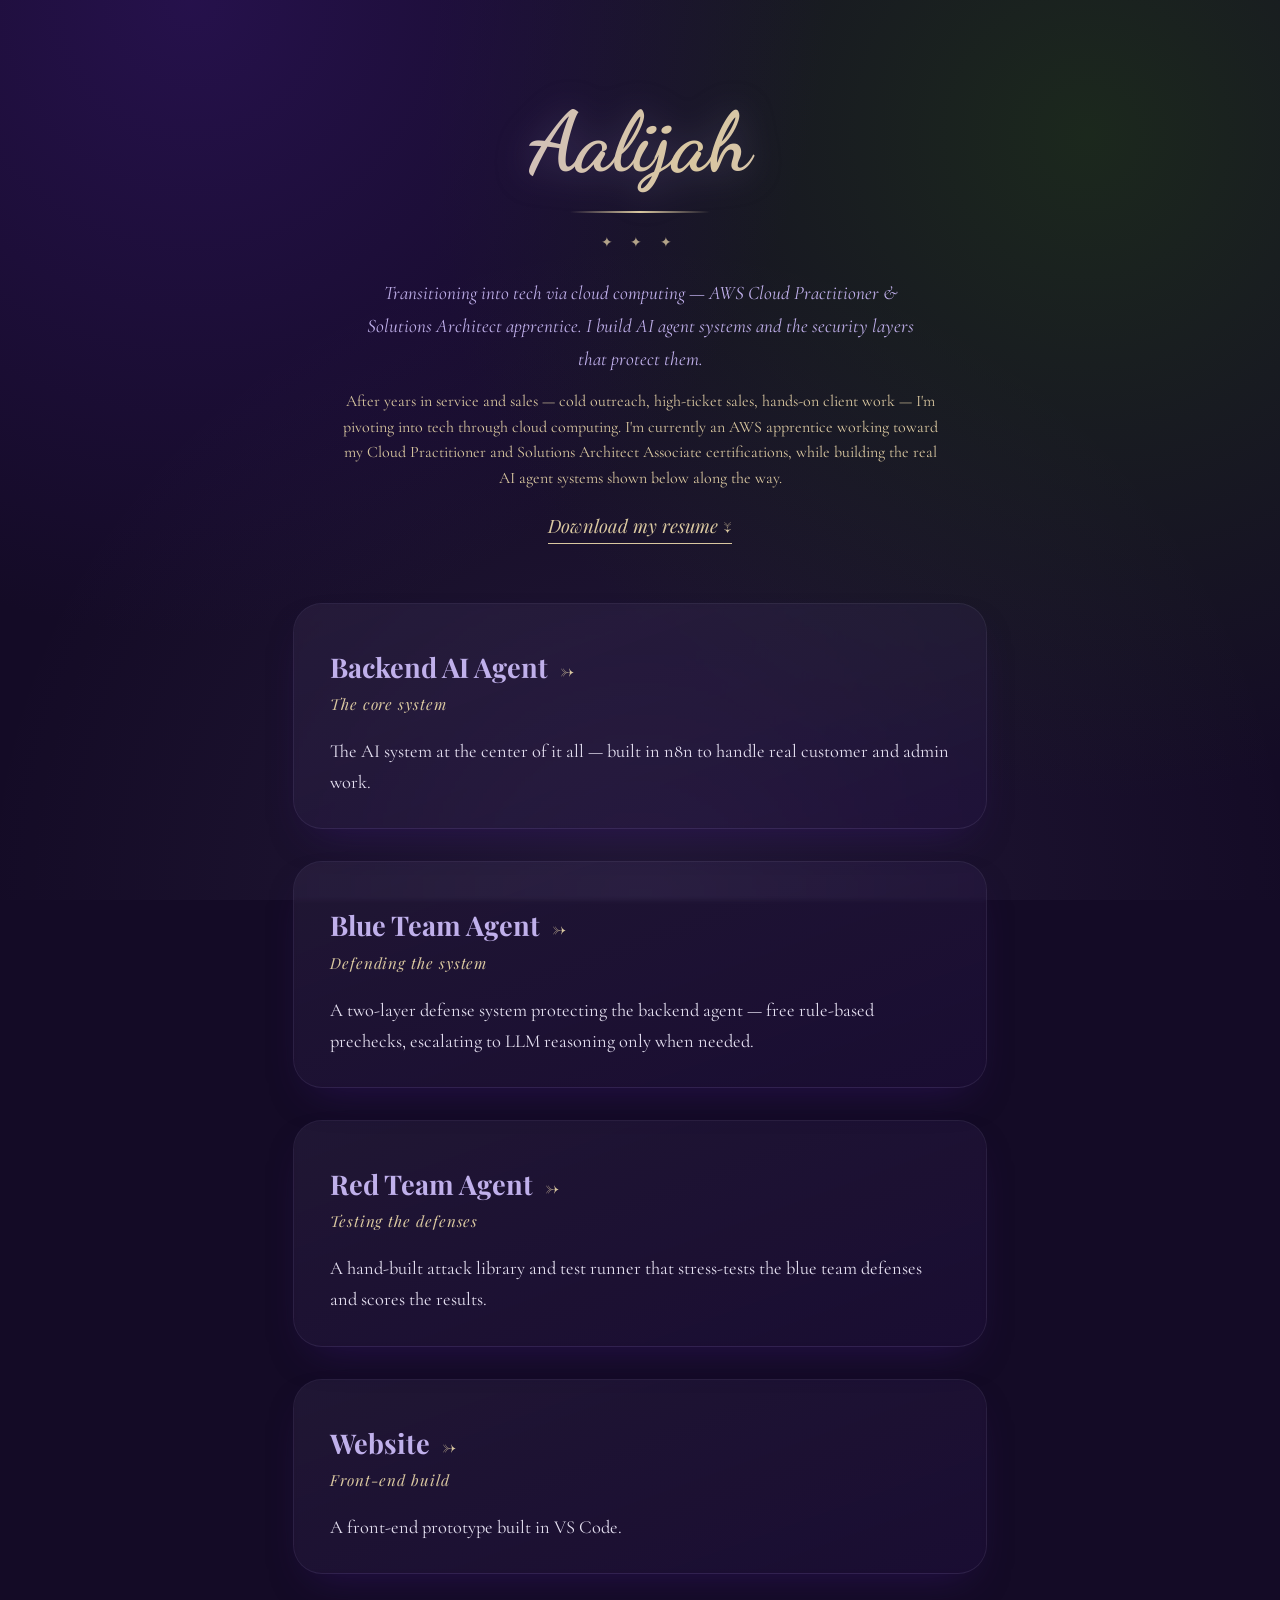
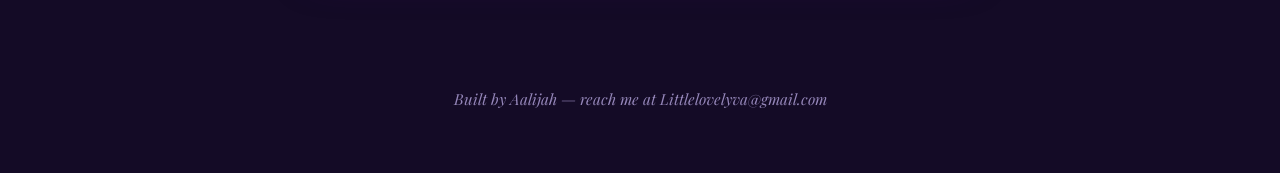
==== commit ed29afe7: "add resume download, tools-used tags, and favicon" ====
--- a/index.html
+++ b/index.html
@@ -5,6 +5,7 @@
 <meta name="viewport" content="width=device-width, initial-scale=1.0">
 <title>Aalijah's Portfolio</title>
 <link rel="stylesheet" href="style.css">
+<link rel="icon" type="image/svg+xml" href="data:image/svg+xml,%3Csvg xmlns='http://www.w3.org/2000/svg' viewBox='0 0 64 64'%3E%3Cdefs%3E%3ClinearGradient id='g' x1='0' y1='0' x2='64' y2='64'%3E%3Cstop offset='0' stop-color='%23234514'/%3E%3Cstop offset='1' stop-color='%2334166a'/%3E%3C/linearGradient%3E%3C/defs%3E%3Crect width='64' height='64' rx='14' fill='url(%23g)'/%3E%3Ctext x='30' y='42' font-family='Georgia,serif' font-size='28' font-weight='700' fill='%23d9c7a0' text-anchor='middle'%3EAH%3C/text%3E%3Ctext x='48' y='20' font-size='16' fill='%23d9c7a0'%3E%E2%9C%A6%3C/text%3E%3C/svg%3E">
 </head>
 <body>
 
@@ -13,6 +14,8 @@
     <div class="name-underline"></div>
     <p class="flourish">✦ ✦ ✦</p>
     <p class="subtitle">Transitioning into tech via cloud computing — AWS Cloud Practitioner & Solutions Architect apprentice. I build AI agent systems and the security layers that protect them.</p>
+    <p class="intro-extra">After years in service and sales — cold outreach, high-ticket sales, hands-on client work — I'm pivoting into tech through cloud computing. I'm currently an AWS apprentice working toward my Cloud Practitioner and Solutions Architect Associate certifications, while building the real AI agent systems shown below along the way.</p>
+    <a class="resume-link" href="files/aalijah-herron-resume-tech-update.docx" download>Download my resume ↓</a>
   </header>
 
   <main>
--- a/style.css
+++ b/style.css
@@ -4,7 +4,7 @@
   --forest: #234514;
   --lavender: #c0b0eb;
   --royal: #34166a;
-  --gold: #d8a91b;
+  --gold: #d9c7a0;
 }
 
 * {
@@ -92,7 +92,7 @@
 a.project:hover {
   transform: translateY(-3px);
   box-shadow:
-    0 0 0 1px rgba(216, 169, 27, 0.35),
+    0 0 0 1px rgba(217, 199, 160, 0.35),
     0 22px 44px -18px rgba(52, 22, 106, 0.75);
 }
 
@@ -158,6 +158,15 @@
 
 footer p {
   margin: 0;
+}
+
+footer a {
+  color: var(--lavender);
+  text-decoration: none;
+}
+
+footer a:hover {
+  text-decoration: underline;
 }
 
 .back-link {
@@ -258,10 +267,6 @@
   background: linear-gradient(90deg, transparent, var(--gold), transparent);
 }
 
-body {
-  cursor: url("data:image/svg+xml,%3Csvg xmlns='http://www.w3.org/2000/svg' width='32' height='32' viewBox='0 0 32 32'%3E%3Cdefs%3E%3ClinearGradient id='starGrad' x1='0' y1='0' x2='1' y2='1'%3E%3Cstop offset='0%25' stop-color='rgb(255,224,140)'/%3E%3Cstop offset='100%25' stop-color='rgb(216,169,27)'/%3E%3C/linearGradient%3E%3C/defs%3E%3Cpath d='M16 2 L19.4 12.1 L30 12.4 L21.5 18.9 L24.5 29 L16 22.9 L7.5 29 L10.5 18.9 L2 12.4 L12.6 12.1 Z' fill='url(%23starGrad)' stroke='rgb(140,100,10)' stroke-width='0.8' stroke-linejoin='round'/%3E%3Cellipse cx='12.5' cy='9.5' rx='2.3' ry='1.3' fill='rgba(255,255,255,0.55)' transform='rotate(-25 12.5 9.5)'/%3E%3C/svg%3E") 16 16, auto;
-}
-
 ::-webkit-scrollbar {
   width: 10px;
 }
@@ -288,3 +293,91 @@
 a:hover, .project:hover {
   cursor: url("data:image/svg+xml,%3Csvg xmlns='http://www.w3.org/2000/svg' width='32' height='32' viewBox='0 0 32 32'%3E%3Cdefs%3E%3ClinearGradient id='sparkGrad' x1='0' y1='0' x2='1' y2='1'%3E%3Cstop offset='0%25' stop-color='rgb(224,208,255)'/%3E%3Cstop offset='100%25' stop-color='rgb(216,169,27)'/%3E%3C/linearGradient%3E%3C/defs%3E%3Cpath d='M14 2 C14.6 8 16.6 10 22 10.6 C16.6 11.2 14.6 13.2 14 19.2 C13.4 13.2 11.4 11.2 6 10.6 C11.4 10 13.4 8 14 2 Z' fill='url(%23sparkGrad)'/%3E%3Cpath d='M23 16 C23.3 19 24.3 20 27 20.3 C24.3 20.6 23.3 21.6 23 24.6 C22.7 21.6 21.7 20.6 19 20.3 C21.7 20 22.7 19 23 16 Z' fill='rgb(255,255,255)' opacity='0.85'/%3E%3C/svg%3E") 16 16, pointer;
 }
+
+.video-wrap {
+  position: relative;
+  border-radius: 16px;
+  overflow: hidden;
+  box-shadow: 0 18px 40px -20px rgba(52, 22, 106, 0.65);
+}
+
+.video-wrap video {
+  width: 100%;
+  display: block;
+}
+
+.unmute-btn {
+  position: absolute;
+  bottom: 14px;
+  right: 14px;
+  width: 44px;
+  height: 44px;
+  border-radius: 50%;
+  border: none;
+  background: var(--lavender);
+  color: #140b26;
+  font-size: 1.1rem;
+  cursor: pointer;
+  display: flex;
+  align-items: center;
+  justify-content: center;
+  box-shadow: 0 6px 16px -4px rgba(0,0,0,0.5);
+  transition: transform 0.2s ease;
+}
+
+.unmute-btn:hover {
+  transform: scale(1.08);
+}
+
+.meta-note {
+  font-family: 'Playfair Display', serif;
+  font-style: italic;
+  color: var(--lavender);
+  font-size: 1.05rem;
+  text-align: center;
+  margin: 0 0 30px;
+  padding: 18px 24px;
+  border-top: 1px solid rgba(192, 176, 235, 0.2);
+  border-bottom: 1px solid rgba(192, 176, 235, 0.2);
+}
+
+.intro-extra {
+  max-width: 600px;
+  margin: 14px auto 0;
+  color: #d9c7a0;
+  font-size: 1rem;
+  line-height: 1.6;
+}
+
+.resume-link {
+  display: inline-block;
+  margin-top: 18px;
+  color: var(--gold);
+  text-decoration: none;
+  font-family: 'Playfair Display', serif;
+  font-style: italic;
+  border-bottom: 1px solid var(--gold);
+  padding-bottom: 2px;
+  transition: opacity 0.2s ease;
+}
+
+.resume-link:hover {
+  opacity: 0.75;
+}
+
+.tools-used {
+  margin-top: 16px;
+  display: flex;
+  flex-wrap: wrap;
+  gap: 8px;
+}
+
+.tools-used span {
+  background: rgba(192, 176, 235, 0.12);
+  border: 1px solid rgba(192, 176, 235, 0.3);
+  color: var(--lavender);
+  font-size: 0.85rem;
+  padding: 4px 12px;
+  border-radius: 20px;
+  font-family: 'Playfair Display', serif;
+}
